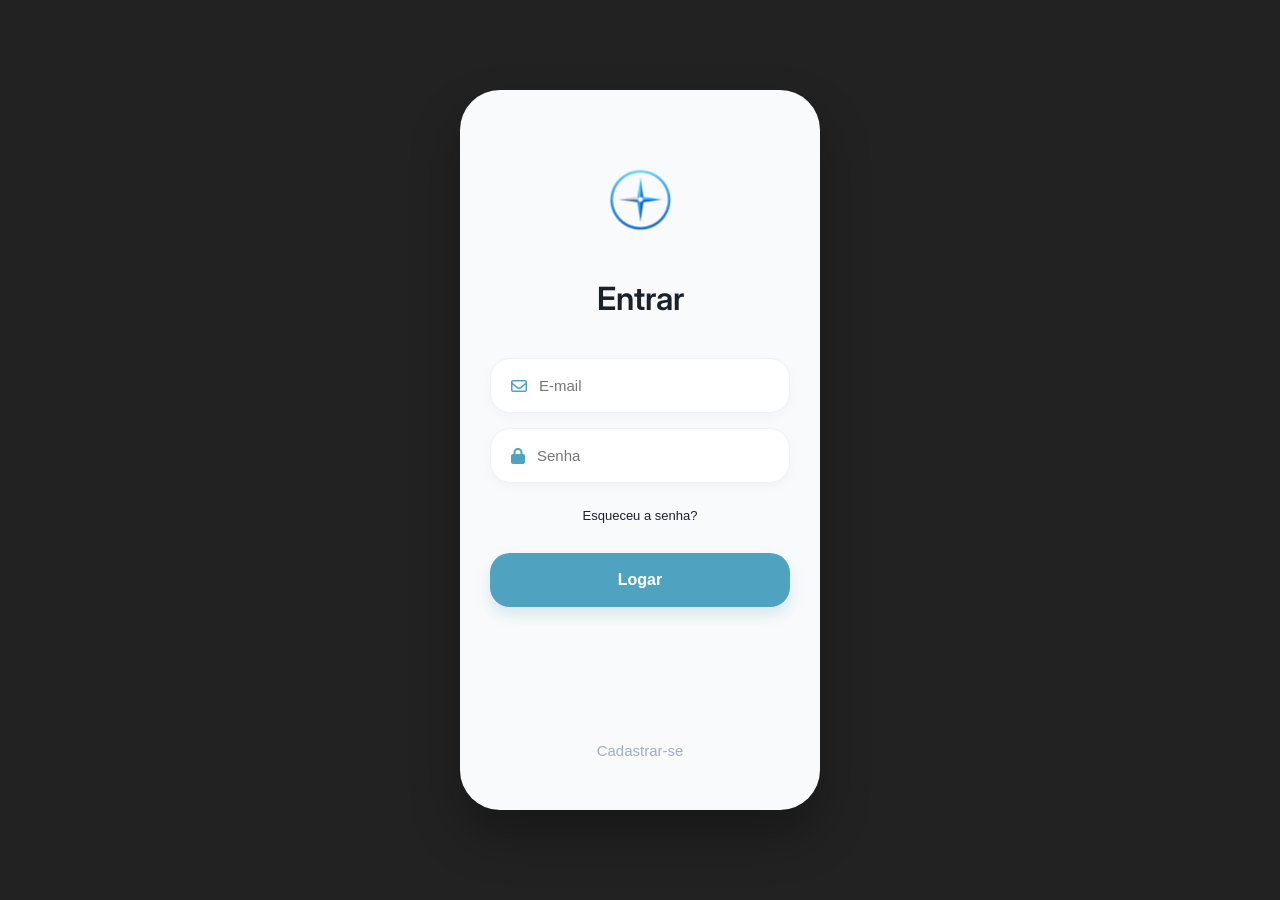
==== index.html @ d8736612 "Add files via upload" ====
<!DOCTYPE html>
<html lang="pt-br">
<head>
    <meta charset="UTF-8">
    <meta name="viewport" content="width=device-width, initial-scale=1.0">
    <title>Oportuniza | App</title>
    <link href="https://fonts.googleapis.com/css2?family=Inter:wght@300;400;600&display=swap" rel="stylesheet">
    <link rel="stylesheet" href="style.css">
    <link rel="stylesheet" href="home.css">
    <link rel="stylesheet" href="https://cdnjs.cloudflare.com/ajax/libs/font-awesome/6.0.0/css/all.min.css">
</head>
<body>

    <div class="app-container">
        
        <section id="login-screen" class="screen active">
            <header>
                <img src="logo.png" alt="Logo" class="app-logo">
                <h1 class="brand-name">Entrar</h1>
            </header>
            <div class="form-group">
                <div class="input-field">
                    <i class="fa-regular fa-envelope"></i>
                    <input type="email" id="login-email" placeholder="E-mail">
                </div>
                <div class="input-field">
                    <i class="fa-solid fa-lock"></i>
                    <input type="password" id="login-password" placeholder="Senha">
                </div>
                <button class="forgot-link" onclick="showScreen('recover-screen')">Esqueceu a senha?</button>
            </div>
            <button class="btn-primary" onclick="handleLogin()">Logar</button>
            <div class="footer">
                <button class="signup-link" onclick="showScreen('register-screen')">Cadastrar-se</button>
            </div>
        </section>

        <section id="register-screen" class="screen">
            <header>
                <h1 class="brand-name">Criar Conta</h1>
                <p class="tagline">Junte-se ao Oportuniza</p>
            </header>
            <div class="form-group">
                <div class="input-field">
                    <i class="fa-regular fa-user"></i>
                    <input type="text" id="reg-name" placeholder="Nome Completo">
                </div>
                <div class="input-field">
                    <i class="fa-regular fa-envelope"></i>
                    <input type="email" id="reg-email" placeholder="E-mail">
                </div>
                <div class="input-field">
                    <i class="fa-solid fa-lock"></i>
                    <input type="password" id="reg-password" placeholder="Crie uma Senha">
                </div>
            </div>
            <button class="btn-primary" onclick="handleRegister()">Registrar</button>
            <div class="footer">
                <button class="signup-link" onclick="showScreen('login-screen')">Voltar para o Login</button>
            </div>
        </section>

        <section id="recover-screen" class="screen">
            <header>
                <h1 class="brand-name">Recuperar</h1>
                <p class="tagline">Digite seu e-mail cadastrado</p>
            </header>
            <div class="form-group">
                <div class="input-field">
                    <i class="fa-regular fa-envelope"></i>
                    <input type="email" id="recover-email" placeholder="E-mail">
                </div>
            </div>
            <button class="btn-primary" onclick="handleRecover()">Enviar Instruções</button>
            <div class="footer">
                <button class="signup-link" onclick="showScreen('login-screen')">Cancelar</button>
            </div>
        </section>

        <section id="home-screen" class="screen">
            <header class="home-header">
                <img src="logo.png" alt="Logo" class="app-logo-small">
                <div class="user-profile">
                    <img src="user_profile.png" alt="Usuário" class="user-avatar">
                    <span class="welcome-text">Olá, <strong id="user-name-display">Usuário</strong></span>
                </div>
            </header>
            <main class="home-main">
                <div class="widget-card card-purple">
                    <div class="card-icon"><i class="fa-solid fa-calendar-check"></i></div>
                    <div class="card-content">
                        <h3>3 Entrevistas</h3>
                        <p>Agendadas para esta semana</p>
                    </div>
                    <button class="card-action"><i class="fa-solid fa-chevron-right"></i></button>
                </div>
                <div class="widget-card card-blue">
                    <div class="card-icon"><i class="fa-solid fa-briefcase"></i></div>
                    <div class="card-content">
                        <h3>12 Novas Vagas</h3>
                        <p>Compatíveis com seu perfil</p>
                    </div>
                    <button class="card-action"><i class="fa-solid fa-chevron-right"></i></button>
                </div>
                <div class="widget-highlight card-green">
                    <h3>Vaga Destaque: Dev Júnior</h3>
                    <p>Empresa TechSolutions</p>
                    <button class="btn-highlight">Ver Detalhes</button>
                </div>
            </main>
            <nav class="bottom-nav">
                <button class="nav-item active"><i class="fa-solid fa-house"></i>Home</button>
                <button class="nav-item"><i class="fa-solid fa-magnifying-glass"></i>Buscar</button>
                <button class="nav-item"><i class="fa-solid fa-bell"></i>Avisos</button>
                <button class="nav-item" onclick="showScreen('login-screen')"><i class="fa-solid fa-right-from-bracket"></i>Sair</button>
            </nav>
        </section>

    </div>

    <script src="script.js"></script>
</body>
</html>
---- style.css ----
:root {
    --primary: #4FA2C0;
    --bg-light: #F9FAFB;
    --text-main: #1A202C;
    --text-muted: #A0AEC0;
}

* { box-sizing: border-box; margin: 0; padding: 0; outline: none; }

body {
    background: #222;
    display: flex;
    justify-content: center;
    align-items: center;
    height: 100vh;
    font-family: 'Inter', sans-serif;
}

.app-container {
    width: 360px;
    height: 720px;
    background-color: var(--bg-light);
    border-radius: 40px;
    overflow: hidden;
    box-shadow: 0 25px 50px rgba(0,0,0,0.3);
}

.screen {
    padding: 50px 30px;
    display: none;
    flex-direction: column;
    height: 100%;
}

.screen.active { display: flex; animation: fadeIn 0.4s ease; }

@keyframes fadeIn { from { opacity: 0; transform: scale(0.98); } to { opacity: 1; transform: scale(1); } }

header { text-align: center; margin-bottom: 40px; }
.app-logo { width: 120px; margin-bottom: 15px; }
.brand-name { font-size: 32px; font-weight: 600; color: var(--text-main); }
.tagline { font-size: 14px; color: var(--text-muted); margin-top: 5px; }

.form-group { display: flex; flex-direction: column; gap: 15px; margin-bottom: 30px; }

.input-field {
    background: white;
    border-radius: 20px;
    display: flex;
    align-items: center;
    padding: 0 20px;
    box-shadow: 0 4px 12px rgba(0,0,0,0.03);
    border: 1px solid #edf2f7;
}

.input-field i { color: var(--primary); font-size: 16px; margin-right: 12px; }

.input-field input {
    border: none;
    padding: 18px 0;
    width: 100%;
    font-size: 15px;
    background: transparent;
}

.btn-primary {
    background: var(--primary);
    color: white;
    border: none;
    padding: 18px;
    border-radius: 20px;
    font-size: 16px;
    font-weight: 600;
    cursor: pointer;
    transition: 0.3s;
    box-shadow: 0 8px 15px rgba(79, 162, 192, 0.2);
}

.btn-primary:active { transform: scale(0.96); }

.forgot-link {
    background: none;
    border: none;
    color: var(--text-main);
    font-size: 13px;
    align-self: center;
    cursor: pointer;
    margin-top: 10px;
}

.footer { margin-top: auto; text-align: center; }

.signup-link {
    background: none;
    border: none;
    color: var(--text-muted);
    font-size: 15px;
    cursor: pointer;
}
---- home.css ----
/* home.css - Design Ajustado */

:root {
    --bg-light: #F9FAFB;
    --card-white: #ffffff;
    --primary-blue: #4FA2C0;
    --text-dark: #1A202C;
    --text-muted: #A0AEC0;
}

/* Ajuste na seção Home */
#home-screen {
    background-color: var(--bg-light);
    height: 100%;
    display: flex;
    flex-direction: column;
    position: relative; /* Necessário para o menu fixo funcionar */
}

/* Header Centralizado */
.home-header {
    display: flex;
    flex-direction: column; /* Coloca logo e perfil em colunas para centralizar */
    align-items: center;
    padding: 30px 20px 10px;
    gap: 15px;
}

.app-logo-small {
    width: 50px;
}

.user-profile {
    display: flex;
    flex-direction: column; /* Avatar em cima do texto */
    align-items: center;
    gap: 8px;
    text-align: center;
}

.user-avatar {
    width: 55px;
    height: 55px;
    border-radius: 50%;
    border: 2px solid var(--primary-blue);
    padding: 2px;
}

.welcome-text {
    font-size: 16px;
    color: var(--text-dark);
}

/* Área de conteúdo com rolagem independente */
.home-main {
    flex: 1;
    overflow-y: auto; /* Permite rolar apenas o conteúdo */
    padding: 10px 25px 90px; /* Padding bottom para não cobrir o último card */
    display: flex;
    flex-direction: column;
    gap: 15px;
}

/* Estilo dos Widgets (Cards Brancos) */
.widget-card {
    background: var(--card-white);
    border-radius: 20px;
    display: flex;
    align-items: center;
    padding: 18px;
    box-shadow: 0 4px 12px rgba(0,0,0,0.05);
    border: 1px solid #edf2f7;
}

.card-icon {
    width: 45px;
    height: 45px;
    border-radius: 12px;
    display: flex;
    justify-content: center;
    align-items: center;
    font-size: 20px;
    margin-right: 15px;
    background: rgba(79, 162, 192, 0.1);
    color: var(--primary-blue);
}

.card-content h3 { font-size: 16px; color: var(--text-dark); }
.card-content p { font-size: 12px; color: var(--text-muted); }

/* Widget de Destaque */
.widget-highlight {
    background: var(--primary-blue);
    border-radius: 20px;
    padding: 20px;
    color: white;
    text-align: center;
}

.btn-highlight {
    background: white;
    color: var(--primary-blue);
    border: none;
    width: 100%;
    padding: 12px;
    border-radius: 12px;
    font-weight: 600;
    margin-top: 10px;
    cursor: pointer;
}

/* MENU INFERIOR FIXO - Corrigido */
.bottom-nav {
    position: absolute;
    bottom: 0;
    left: 0;
    width: 100%;
    background: white;
    display: flex;
    justify-content: space-around;
    padding: 12px 0 25px;
    border-top: 1px solid #edf2f7;
    box-shadow: 0 -5px 15px rgba(0,0,0,0.03);
}

.nav-item {
    background: none;
    border: none;
    color: var(--text-muted);
    display: flex;
    flex-direction: column;
    align-items: center;
    gap: 4px;
    font-size: 10px;
    cursor: pointer;
    flex: 1;
}

.nav-item i { font-size: 20px; }
.nav-item.active { color: var(--primary-blue); }
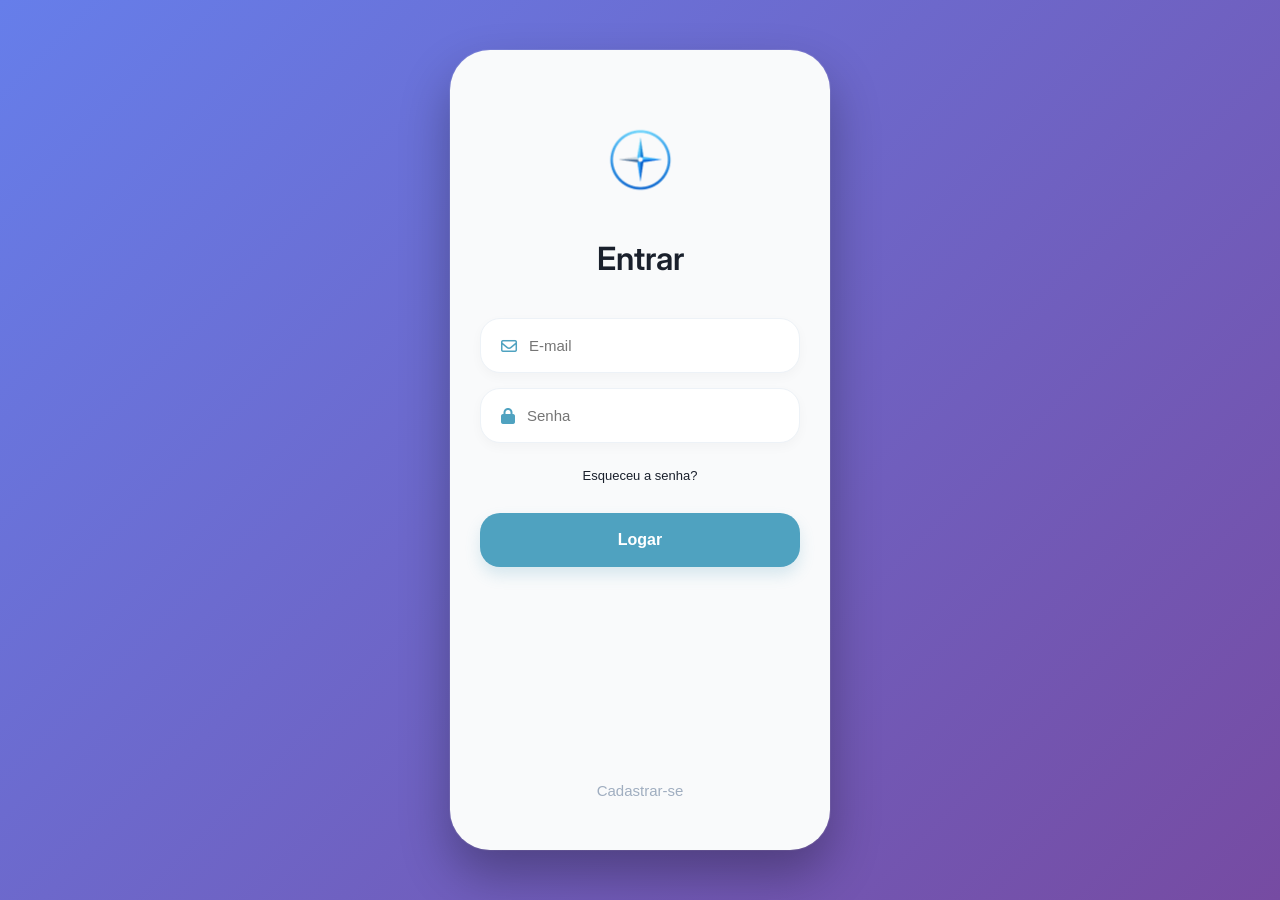
==== commit a33fcd80: "Add files via upload" ====
--- a/index.html
+++ b/index.html
@@ -87,12 +87,12 @@
             </header>
             <main class="home-main">
                 <div class="widget-card card-purple">
-                    <div class="card-icon"><i class="fa-solid fa-calendar-check"></i></div>
+                    <img src="CIEE.png" alt="CIEE" class="card-icon-img">
                     <div class="card-content">
-                        <h3>3 Entrevistas</h3>
-                        <p>Agendadas para esta semana</p>
+                        <h3>CIEE</h3>
+                        <p>Centro de Integração Empresa-Escola</p>
                     </div>
-                    <button class="card-action"><i class="fa-solid fa-chevron-right"></i></button>
+                    <a href="https://www.cieepr.org.br" target="_blank" class="card-action"><i class="fa-solid fa-chevron-right"></i></a>
                 </div>
                 <div class="widget-card card-blue">
                     <div class="card-icon"><i class="fa-solid fa-briefcase"></i></div>
@@ -112,7 +112,29 @@
                 <button class="nav-item active"><i class="fa-solid fa-house"></i>Home</button>
                 <button class="nav-item"><i class="fa-solid fa-magnifying-glass"></i>Buscar</button>
                 <button class="nav-item"><i class="fa-solid fa-bell"></i>Avisos</button>
-                <button class="nav-item" onclick="showScreen('login-screen')"><i class="fa-solid fa-right-from-bracket"></i>Sair</button>
+                <button class="nav-item" onclick="showScreen('settings-screen')"><i class="fa-solid fa-gear"></i>Config</button>
+            </nav>
+        </section>
+
+        <section id="settings-screen" class="screen">
+            <header class="home-header">
+                <button class="back-button" onclick="showScreen('home-screen')"><i class="fa-solid fa-arrow-left"></i></button>
+                <h1 class="brand-name">Configurações</h1>
+            </header>
+            <main class="home-main">
+                <div class="settings-list">
+                    <button class="settings-item" onclick="handleLogout()">
+                        <i class="fa-solid fa-right-from-bracket"></i>
+                        <span>Sair da Conta</span>
+                        <i class="fa-solid fa-chevron-right"></i>
+                    </button>
+                </div>
+            </main>
+            <nav class="bottom-nav">
+                <button class="nav-item" onclick="showScreen('home-screen')"><i class="fa-solid fa-house"></i>Home</button>
+                <button class="nav-item"><i class="fa-solid fa-magnifying-glass"></i>Buscar</button>
+                <button class="nav-item"><i class="fa-solid fa-bell"></i>Avisos</button>
+                <button class="nav-item active"><i class="fa-solid fa-gear"></i>Config</button>
             </nav>
         </section>
 
--- a/style.css
+++ b/style.css
@@ -1,28 +1,35 @@
 :root {
     --primary: #4FA2C0;
+    --primary-dark: #3d8ba8;
+    --secondary: #6C63FF;
     --bg-light: #F9FAFB;
+    --bg-gradient: linear-gradient(135deg, #667eea 0%, #764ba2 100%);
     --text-main: #1A202C;
     --text-muted: #A0AEC0;
+    --card-shadow: 0 10px 40px rgba(0,0,0,0.1);
 }
 
 * { box-sizing: border-box; margin: 0; padding: 0; outline: none; }
 
 body {
-    background: #222;
+    background: var(--bg-gradient);
     display: flex;
     justify-content: center;
     align-items: center;
     height: 100vh;
     font-family: 'Inter', sans-serif;
+    padding: 20px;
 }
 
 .app-container {
-    width: 360px;
-    height: 720px;
+    width: 100%;
+    max-width: 380px;
+    height: 100%;
+    max-height: 800px;
     background-color: var(--bg-light);
     border-radius: 40px;
     overflow: hidden;
-    box-shadow: 0 25px 50px rgba(0,0,0,0.3);
+    box-shadow: 0 25px 50px rgba(0,0,0,0.3), 0 0 0 1px rgba(255,255,255,0.1);
 }
 
 .screen {
@@ -51,6 +58,12 @@
     padding: 0 20px;
     box-shadow: 0 4px 12px rgba(0,0,0,0.03);
     border: 1px solid #edf2f7;
+    transition: all 0.3s ease;
+}
+
+.input-field:focus-within {
+    border-color: var(--primary);
+    box-shadow: 0 4px 15px rgba(79, 162, 192, 0.2);
 }
 
 .input-field i { color: var(--primary); font-size: 16px; margin-right: 12px; }
@@ -72,8 +85,13 @@
     font-size: 16px;
     font-weight: 600;
     cursor: pointer;
-    transition: 0.3s;
+    transition: all 0.3s ease;
     box-shadow: 0 8px 15px rgba(79, 162, 192, 0.2);
+}
+
+.btn-primary:hover {
+    transform: translateY(-2px);
+    box-shadow: 0 12px 25px rgba(79, 162, 192, 0.35);
 }
 
 .btn-primary:active { transform: scale(0.96); }
--- a/home.css
+++ b/home.css
@@ -17,76 +17,121 @@
     position: relative; /* Necessário para o menu fixo funcionar */
 }
 
-/* Header Centralizado */
+/* Header Compacto - Sem Logo */
 .home-header {
     display: flex;
-    flex-direction: column; /* Coloca logo e perfil em colunas para centralizar */
-    align-items: center;
-    padding: 30px 20px 10px;
-    gap: 15px;
+    flex-direction: column;
+    align-items: center;
+    padding: 15px 20px 8px;
+    gap: 8px;
+    position: relative;
 }
 
 .app-logo-small {
-    width: 50px;
+    display: none;
 }
 
 .user-profile {
     display: flex;
-    flex-direction: column; /* Avatar em cima do texto */
-    align-items: center;
-    gap: 8px;
+    flex-direction: column;
+    align-items: center;
+    gap: 6px;
     text-align: center;
 }
 
 .user-avatar {
-    width: 55px;
-    height: 55px;
+    width: 70px;
+    height: 70px;
     border-radius: 50%;
-    border: 2px solid var(--primary-blue);
-    padding: 2px;
+    border: 3px solid var(--primary-blue);
+    padding: 3px;
+    box-shadow: 0 4px 15px rgba(79, 162, 192, 0.3);
 }
 
 .welcome-text {
-    font-size: 16px;
+    font-size: 17px;
     color: var(--text-dark);
 }
 
 /* Área de conteúdo com rolagem independente */
 .home-main {
     flex: 1;
-    overflow-y: auto; /* Permite rolar apenas o conteúdo */
-    padding: 10px 25px 90px; /* Padding bottom para não cobrir o último card */
-    display: flex;
-    flex-direction: column;
-    gap: 15px;
-}
-
-/* Estilo dos Widgets (Cards Brancos) */
+    overflow-y: auto;
+    padding: 8px 20px 100px;
+    display: flex;
+    flex-direction: column;
+    gap: 14px;
+}
+
+/* Estilo dos Widgets (Cards Brancos) - Maiores */
 .widget-card {
     background: var(--card-white);
-    border-radius: 20px;
-    display: flex;
-    align-items: center;
-    padding: 18px;
+    border-radius: 22px;
+    display: flex;
+    align-items: center;
+    padding: 22px;
     box-shadow: 0 4px 12px rgba(0,0,0,0.05);
     border: 1px solid #edf2f7;
+    transition: all 0.3s ease;
+}
+
+.widget-card:hover {
+    transform: translateY(-3px);
+    box-shadow: 0 8px 25px rgba(0,0,0,0.1);
 }
 
 .card-icon {
-    width: 45px;
-    height: 45px;
+    width: 50px;
+    height: 50px;
+    border-radius: 15px;
+    display: flex;
+    justify-content: center;
+    align-items: center;
+    font-size: 22px;
+    margin-right: 15px;
+    background: rgba(79, 162, 192, 0.15);
+    color: var(--primary-blue);
+    box-shadow: 0 4px 10px rgba(79, 162, 192, 0.2);
+}
+
+/* Imagem do CIEE no card */
+.card-icon-img {
+    width: 50px;
+    height: 50px;
     border-radius: 12px;
-    display: flex;
-    justify-content: center;
-    align-items: center;
-    font-size: 20px;
+    object-fit: contain;
     margin-right: 15px;
-    background: rgba(79, 162, 192, 0.1);
-    color: var(--primary-blue);
 }
 
 .card-content h3 { font-size: 16px; color: var(--text-dark); }
 .card-content p { font-size: 12px; color: var(--text-muted); }
+
+/* Setinha do Widget - Mais Bonita */
+.card-action {
+    width: 36px;
+    height: 36px;
+    border-radius: 50%;
+    background: var(--bg-light);
+    border: none;
+    display: flex;
+    justify-content: center;
+    align-items: center;
+    cursor: pointer;
+    transition: all 0.3s ease;
+    margin-left: auto;
+    color: var(--text-muted);
+}
+
+.card-action i {
+    font-size: 14px;
+}
+
+.card-action:hover {
+    background: var(--primary-blue);
+    color: white;
+    transform: translateX(4px);
+    box-shadow: 0 4px 12px rgba(79, 162, 192, 0.3);
+}
 
 /* Widget de Destaque */
 .widget-highlight {
@@ -137,4 +182,63 @@
 }
 
 .nav-item i { font-size: 20px; }
-.nav-item.active { color: var(--primary-blue); }+.nav-item.active { color: var(--primary-blue); }
+
+/* Configurações */
+#settings-screen {
+    background-color: var(--bg-light);
+    height: 100%;
+    display: flex;
+    flex-direction: column;
+    position: relative;
+}
+
+.settings-list {
+    display: flex;
+    flex-direction: column;
+    gap: 10px;
+}
+
+.settings-item {
+    background: var(--card-white);
+    border-radius: 12px;
+    display: flex;
+    align-items: center;
+    padding: 16px;
+    box-shadow: 0 2px 8px rgba(0,0,0,0.05);
+    border: 1px solid #edf2f7;
+    transition: all 0.3s ease;
+    cursor: pointer;
+    font-size: 16px;
+    color: var(--text-dark);
+}
+
+.settings-item:hover {
+    transform: translateY(-2px);
+    box-shadow: 0 4px 15px rgba(0,0,0,0.1);
+}
+
+.settings-item i:first-child {
+    margin-right: 15px;
+    color: var(--primary-blue);
+    font-size: 20px;
+}
+
+.settings-item span {
+    flex: 1;
+}
+
+.settings-item i:last-child {
+    color: var(--text-muted);
+}
+
+.back-button {
+    position: absolute;
+    left: 20px;
+    top: 15px;
+    background: none;
+    border: none;
+    color: var(--text-muted);
+    font-size: 20px;
+    cursor: pointer;
+}
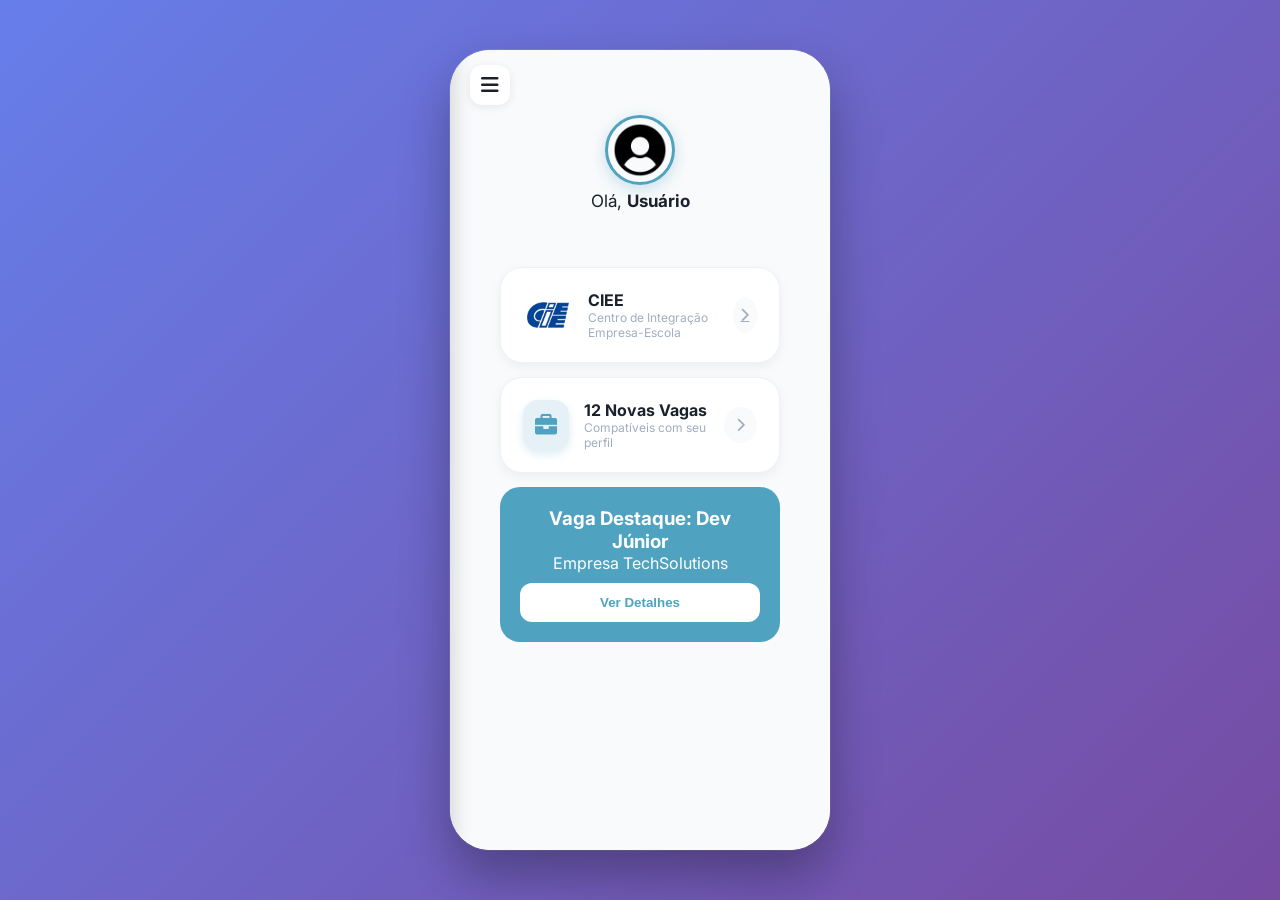
==== commit 61bc24a9: "Add files via upload" ====
--- a/index.html
+++ b/index.html
@@ -79,7 +79,9 @@
 
         <section id="home-screen" class="screen">
             <header class="home-header">
-                <img src="logo.png" alt="Logo" class="app-logo-small">
+                <button class="menu-toggle" onclick="toggleSidebar()">
+                    <i class="fa-solid fa-bars"></i>
+                </button>
                 <div class="user-profile">
                     <img src="user_profile.png" alt="Usuário" class="user-avatar">
                     <span class="welcome-text">Olá, <strong id="user-name-display">Usuário</strong></span>
@@ -108,34 +110,50 @@
                     <button class="btn-highlight">Ver Detalhes</button>
                 </div>
             </main>
-            <nav class="bottom-nav">
-                <button class="nav-item active"><i class="fa-solid fa-house"></i>Home</button>
-                <button class="nav-item"><i class="fa-solid fa-magnifying-glass"></i>Buscar</button>
-                <button class="nav-item"><i class="fa-solid fa-bell"></i>Avisos</button>
-                <button class="nav-item" onclick="showScreen('settings-screen')"><i class="fa-solid fa-gear"></i>Config</button>
-            </nav>
+            
+            <!-- Sidebar Lateral (dentro da home-screen) -->
+            <div class="sidebar-overlay" onclick="toggleSidebar()"></div>
+            <aside class="sidebar">
+                <div class="sidebar-header">
+                    <span class="sidebar-title">Menu</span>
+                    <button class="sidebar-close" onclick="toggleSidebar()">
+                        <i class="fa-solid fa-xmark"></i>
+                    </button>
+                </div>
+                <nav class="sidebar-nav">
+                    <button class="sidebar-item active" onclick="navigateAndClose('home')">
+                        <i class="fa-solid fa-house"></i>
+                        <span>Home</span>
+                    </button>
+                    <button class="sidebar-item" onclick="navigateAndClose('buscar')">
+                        <i class="fa-solid fa-magnifying-glass"></i>
+                        <span>Buscar</span>
+                    </button>
+                    <button class="sidebar-item" onclick="navigateAndClose('avisos')">
+                        <i class="fa-solid fa-bell"></i>
+                        <span>Avisos</span>
+                    </button>
+                    <button class="sidebar-item" onclick="navigateAndClose('settings')">
+                        <i class="fa-solid fa-gear"></i>
+                        <span>Configurações</span>
+                    </button>
+                </nav>
+            </aside>
         </section>
 
+        <!-- Tela de Configurações -->
         <section id="settings-screen" class="screen">
-            <header class="home-header">
-                <button class="back-button" onclick="showScreen('home-screen')"><i class="fa-solid fa-arrow-left"></i></button>
+            <header class="settings-header">
+                <button class="back-btn" onclick="showScreen('home-screen')"><i class="fa-solid fa-arrow-left"></i></button>
                 <h1 class="brand-name">Configurações</h1>
             </header>
-            <main class="home-main">
-                <div class="settings-list">
-                    <button class="settings-item" onclick="handleLogout()">
-                        <i class="fa-solid fa-right-from-bracket"></i>
-                        <span>Sair da Conta</span>
-                        <i class="fa-solid fa-chevron-right"></i>
-                    </button>
+            <div class="settings-content">
+                <div class="settings-option" onclick="handleLogout()">
+                    <i class="fa-solid fa-right-from-bracket"></i>
+                    <span>Sair da Conta</span>
+                    <i class="fa-solid fa-chevron-right"></i>
                 </div>
-            </main>
-            <nav class="bottom-nav">
-                <button class="nav-item" onclick="showScreen('home-screen')"><i class="fa-solid fa-house"></i>Home</button>
-                <button class="nav-item"><i class="fa-solid fa-magnifying-glass"></i>Buscar</button>
-                <button class="nav-item"><i class="fa-solid fa-bell"></i>Avisos</button>
-                <button class="nav-item active"><i class="fa-solid fa-gear"></i>Config</button>
-            </nav>
+            </div>
         </section>
 
     </div>
--- a/style.css
+++ b/style.css
@@ -30,13 +30,20 @@
     border-radius: 40px;
     overflow: hidden;
     box-shadow: 0 25px 50px rgba(0,0,0,0.3), 0 0 0 1px rgba(255,255,255,0.1);
+    position: relative;
 }
 
 .screen {
+    position: absolute;
+    top: 0;
+    left: 0;
+    width: 100%;
+    height: 100%;
     padding: 50px 30px;
     display: none;
     flex-direction: column;
-    height: 100%;
+    background-color: var(--bg-light);
+    border-radius: 40px;
 }
 
 .screen.active { display: flex; animation: fadeIn 0.4s ease; }
--- a/home.css
+++ b/home.css
@@ -24,7 +24,6 @@
     align-items: center;
     padding: 15px 20px 8px;
     gap: 8px;
-    position: relative;
 }
 
 .app-logo-small {
@@ -57,7 +56,7 @@
 .home-main {
     flex: 1;
     overflow-y: auto;
-    padding: 8px 20px 100px;
+    padding: 8px 20px 90px;
     display: flex;
     flex-direction: column;
     gap: 14px;
@@ -184,61 +183,215 @@
 .nav-item i { font-size: 20px; }
 .nav-item.active { color: var(--primary-blue); }
 
-/* Configurações */
+/* ============================================
+   SIDEBAR LATERAL (Menu Hamburger)
+   ============================================ */
+
+/* Botão do menu hamburger */
+.menu-toggle {
+    position: absolute;
+    top: 15px;
+    left: 20px;
+    background: white;
+    border: none;
+    width: 40px;
+    height: 40px;
+    border-radius: 12px;
+    display: flex;
+    justify-content: center;
+    align-items: center;
+    cursor: pointer;
+    box-shadow: 0 2px 8px rgba(0,0,0,0.08);
+    color: var(--text-dark);
+    font-size: 20px;
+    z-index: 10;
+    transition: all 0.3s ease;
+}
+
+.menu-toggle:hover {
+    background: var(--primary-blue);
+    color: white;
+}
+
+/* Overlay escuro - dentro da screen */
+.sidebar-overlay {
+    position: absolute;
+    top: 0;
+    left: 0;
+    width: 100%;
+    height: 100%;
+    background: rgba(0, 0, 0, 0.5);
+    opacity: 0;
+    visibility: hidden;
+    transition: all 0.3s ease;
+    z-index: 99;
+    border-radius: 40px;
+}
+
+.sidebar-overlay.active {
+    opacity: 1;
+    visibility: visible;
+}
+
+/* Sidebar - dentro da screen */
+.sidebar {
+    position: absolute;
+    top: 0;
+    left: -280px;
+    width: 280px;
+    height: 100%;
+    background: white;
+    box-shadow: 4px 0 20px rgba(0, 0, 0, 0.15);
+    transition: all 0.3s ease;
+    z-index: 100;
+    display: flex;
+    flex-direction: column;
+    border-radius: 40px 0 0 40px;
+}
+
+.sidebar.active {
+    left: 0;
+}
+
+.sidebar-header {
+    display: flex;
+    justify-content: space-between;
+    align-items: center;
+    padding: 25px 20px;
+    border-bottom: 1px solid #edf2f7;
+}
+
+.sidebar-title {
+    font-size: 20px;
+    font-weight: 600;
+    color: var(--text-dark);
+}
+
+.sidebar-close {
+    background: none;
+    border: none;
+    font-size: 20px;
+    color: var(--text-muted);
+    cursor: pointer;
+    padding: 5px;
+}
+
+.sidebar-close:hover {
+    color: var(--text-dark);
+}
+
+.sidebar-nav {
+    display: flex;
+    flex-direction: column;
+    padding: 15px 0;
+}
+
+.sidebar-item {
+    display: flex;
+    align-items: center;
+    gap: 15px;
+    padding: 18px 20px;
+    background: none;
+    border: none;
+    font-size: 16px;
+    color: var(--text-dark);
+    cursor: pointer;
+    transition: all 0.3s ease;
+    text-align: left;
+    width: 100%;
+}
+
+.sidebar-item:hover {
+    background: var(--bg-light);
+    color: var(--primary-blue);
+}
+
+.sidebar-item.active {
+    background: rgba(79, 162, 192, 0.1);
+    color: var(--primary-blue);
+    border-left: 4px solid var(--primary-blue);
+}
+
+.sidebar-item i {
+    font-size: 20px;
+    width: 24px;
+    text-align: center;
+}
+
+/* Tela de Configurações */
 #settings-screen {
     background-color: var(--bg-light);
+    padding: 30px 25px;
+    display: none;
+    flex-direction: column;
     height: 100%;
-    display: flex;
-    flex-direction: column;
-    position: relative;
-}
-
-.settings-list {
-    display: flex;
-    flex-direction: column;
-    gap: 10px;
-}
-
-.settings-item {
-    background: var(--card-white);
+}
+
+#settings-screen.active {
+    display: flex;
+    animation: fadeIn 0.4s ease;
+}
+
+.settings-header {
+    display: flex;
+    align-items: center;
+    gap: 15px;
+    margin-bottom: 30px;
+}
+
+.back-btn {
+    background: white;
+    border: none;
+    width: 40px;
+    height: 40px;
     border-radius: 12px;
     display: flex;
-    align-items: center;
-    padding: 16px;
+    justify-content: center;
+    align-items: center;
+    cursor: pointer;
     box-shadow: 0 2px 8px rgba(0,0,0,0.05);
+    color: var(--text-dark);
+    font-size: 18px;
+}
+
+.settings-content {
+    display: flex;
+    flex-direction: column;
+    gap: 15px;
+}
+
+.settings-option {
+    background: white;
+    border-radius: 16px;
+    padding: 20px;
+    display: flex;
+    align-items: center;
+    gap: 15px;
+    cursor: pointer;
+    box-shadow: 0 2px 8px rgba(0,0,0,0.03);
     border: 1px solid #edf2f7;
     transition: all 0.3s ease;
-    cursor: pointer;
-    font-size: 16px;
-    color: var(--text-dark);
-}
-
-.settings-item:hover {
+}
+
+.settings-option:hover {
     transform: translateY(-2px);
-    box-shadow: 0 4px 15px rgba(0,0,0,0.1);
-}
-
-.settings-item i:first-child {
-    margin-right: 15px;
-    color: var(--primary-blue);
-    font-size: 20px;
-}
-
-.settings-item span {
+    box-shadow: 0 4px 15px rgba(0,0,0,0.08);
+}
+
+.settings-option i:first-child {
+    font-size: 20px;
+    color: var(--primary-blue);
+    width: 24px;
+}
+
+.settings-option span {
     flex: 1;
-}
-
-.settings-item i:last-child {
+    font-size: 15px;
+    color: var(--text-dark);
+    font-weight: 500;
+}
+
+.settings-option i:last-child {
     color: var(--text-muted);
-}
-
-.back-button {
-    position: absolute;
-    left: 20px;
-    top: 15px;
-    background: none;
-    border: none;
-    color: var(--text-muted);
-    font-size: 20px;
-    cursor: pointer;
+    font-size: 14px;
 }
